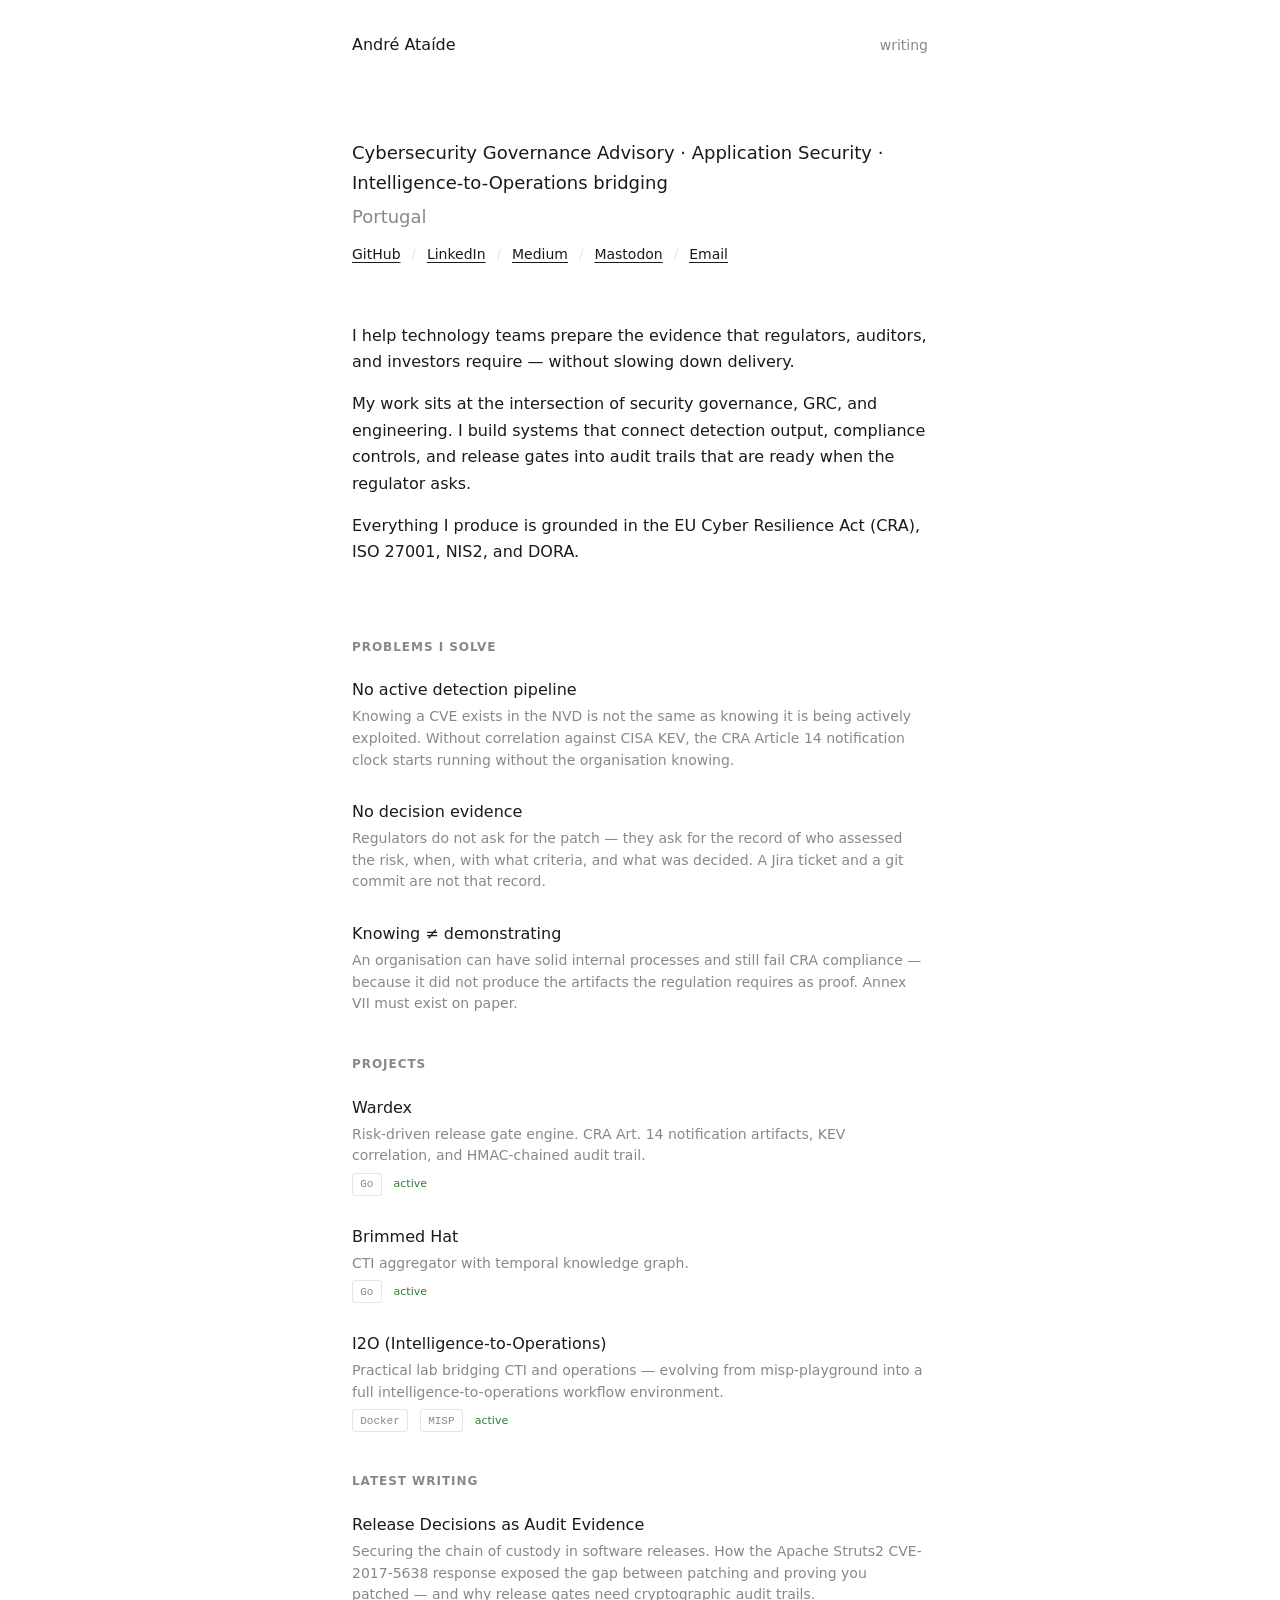
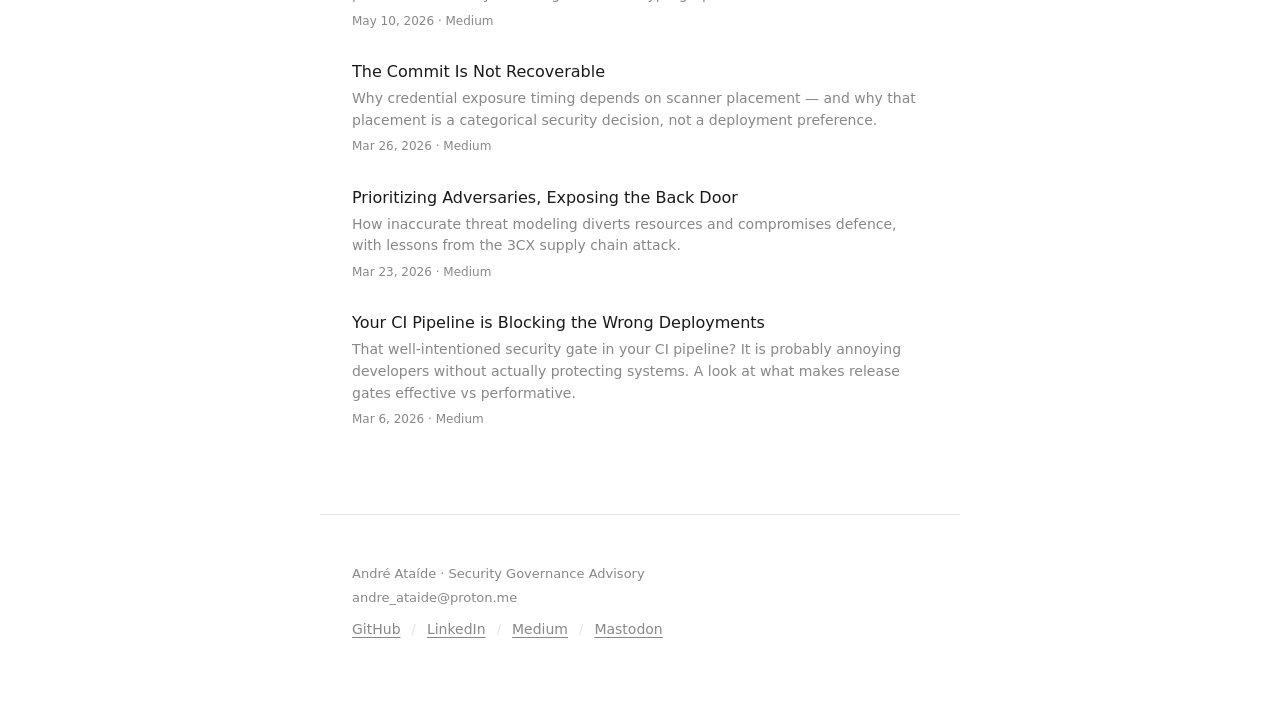
==== index.html @ b44cd22f "Fix .page-title missing CSS, footer flex layout, and nav link path in writing/index.html" ====
<!DOCTYPE html>
<html lang="en">
<head>
    <meta charset="UTF-8">
    <meta name="viewport" content="width=device-width, initial-scale=1.0">
    <title>André Ataíde — Security Governance & Advisory</title>
    <meta name="description" content="Security governance for regulated products. CRA compliance, release gates, and audit-ready evidence.">
    <meta name="author" content="André Ataíde">
    <meta property="og:title" content="André Ataíde">
    <meta property="og:description" content="Security Governance · GRC Advisory · Open Source">
    <meta property="og:url" content="https://had-nu.github.io/hadnu.github.io/">
    <meta property="og:type" content="website">
    <link rel="stylesheet" href="css/style.css">
</head>
<body>

<header>
    <nav>
        <a href="/" class="logo">André Ataíde</a>
        <div class="nav-links">
            <a href="writing/index.html">writing</a>
        </div>
    </nav>
</header>

<main>

<section class="intro">
    <p>Cybersecurity Governance Advisory · Application Security · Intelligence-to-Operations bridging</p>
    <p class="text-muted">Portugal</p>
    <div class="links">
        <a href="https://github.com/had-nu" target="_blank">GitHub</a>
        <span class="sep">/</span>
        <a href="https://www.linkedin.com/in/andre-ataide/" target="_blank">LinkedIn</a>
        <span class="sep">/</span>
        <a href="https://medium.com/@hadnu" target="_blank">Medium</a>
        <span class="sep">/</span>
        <a href="https://mastodon.social/@hadnu" target="_blank" rel="me">Mastodon</a>
        <span class="sep">/</span>
        <a href="mailto:andre_ataide@proton.me">Email</a>
    </div>
</section>

<section class="about">
    <p>I help technology teams prepare the evidence that regulators, auditors, and investors require — without slowing down delivery.</p>
    <p>My work sits at the intersection of security governance, GRC, and engineering. I build systems that connect detection output, compliance controls, and release gates into audit trails that are ready when the regulator asks.</p>
    <p>Everything I produce is grounded in the EU Cyber Resilience Act (CRA), ISO 27001, NIS2, and DORA.</p>
</section>

<section class="entries">

    <h2 class="section-label">problems I solve</h2>

    <article class="entry">
        <h3>No active detection pipeline</h3>
        <p>Knowing a CVE exists in the NVD is not the same as knowing it is being actively exploited. Without correlation against CISA KEV, the CRA Article 14 notification clock starts running without the organisation knowing.</p>
    </article>

    <article class="entry">
        <h3>No decision evidence</h3>
        <p>Regulators do not ask for the patch — they ask for the record of who assessed the risk, when, with what criteria, and what was decided. A Jira ticket and a git commit are not that record.</p>
    </article>

    <article class="entry">
        <h3>Knowing ≠ demonstrating</h3>
        <p>An organisation can have solid internal processes and still fail CRA compliance — because it did not produce the artifacts the regulation requires as proof. Annex VII must exist on paper.</p>
    </article>

    <h2 class="section-label">projects</h2>

    <article class="entry">
        <h3><a href="https://github.com/had-nu/wardex" target="_blank">Wardex</a></h3>
        <p>Risk-driven release gate engine. CRA Art. 14 notification artifacts, KEV correlation, and HMAC-chained audit trail.</p>
        <div class="entry-meta">
            <span class="tag">Go</span>
            <span class="status active">active</span>
        </div>
    </article>

    <article class="entry">
        <h3><a href="https://github.com/had-nu/brimmed-hat" target="_blank">Brimmed Hat</a></h3>
        <p>CTI aggregator with temporal knowledge graph.</p>
        <div class="entry-meta">
            <span class="tag">Go</span>
            <span class="status active">active</span>
        </div>
    </article>

    <article class="entry">
        <h3><a href="https://github.com/had-nu/misp-playground" target="_blank">I2O (Intelligence-to-Operations)</a></h3>
        <p>Practical lab bridging CTI and operations — evolving from misp-playground into a full intelligence-to-operations workflow environment.</p>
        <div class="entry-meta">
            <span class="tag">Docker</span>
            <span class="tag">MISP</span>
            <span class="status active">active</span>
        </div>
    </article>

    <h2 class="section-label">latest writing</h2>

    <article class="entry">
        <h3><a href="https://hadnu.medium.com/release-decisions-as-audit-evidence-59daa34dc130" target="_blank">Release Decisions as Audit Evidence</a></h3>
        <p>Securing the chain of custody in software releases. How the Apache Struts2 CVE-2017-5638 response exposed the gap between patching and proving you patched — and why release gates need cryptographic audit trails.</p>
        <div class="entry-meta">
            <span>May 10, 2026 · Medium</span>
        </div>
    </article>

    <article class="entry">
        <h3><a href="https://hadnu.medium.com/the-commit-is-not-recoverable-40d4daf7a020" target="_blank">The Commit Is Not Recoverable</a></h3>
        <p>Why credential exposure timing depends on scanner placement — and why that placement is a categorical security decision, not a deployment preference.</p>
        <div class="entry-meta">
            <span>Mar 26, 2026 · Medium</span>
        </div>
    </article>

    <article class="entry">
        <h3><a href="https://hadnu.medium.com/prioritizing-adversaries-exposing-the-back-door-d503c44ff2cf" target="_blank">Prioritizing Adversaries, Exposing the Back Door</a></h3>
        <p>How inaccurate threat modeling diverts resources and compromises defence, with lessons from the 3CX supply chain attack.</p>
        <div class="entry-meta">
            <span>Mar 23, 2026 · Medium</span>
        </div>
    </article>

    <article class="entry">
        <h3><a href="https://hadnu.medium.com/your-ci-pipeline-is-blocking-the-wrong-deployments-b6e193f7459c" target="_blank">Your CI Pipeline is Blocking the Wrong Deployments</a></h3>
        <p>That well-intentioned security gate in your CI pipeline? It is probably annoying developers without actually protecting systems. A look at what makes release gates effective vs performative.</p>
        <div class="entry-meta">
            <span>Mar 6, 2026 · Medium</span>
        </div>
    </article>

</section>

</main>

<footer>
    <p>André Ataíde · Security Governance Advisory</p>
    <p class="email"><a href="mailto:andre_ataide@proton.me">andre_ataide@proton.me</a></p>
    <div class="links">
        <a href="https://github.com/had-nu" target="_blank">GitHub</a>
        <span class="sep">/</span>
        <a href="https://www.linkedin.com/in/andre-ataide/" target="_blank">LinkedIn</a>
        <span class="sep">/</span>
        <a href="https://medium.com/@hadnu" target="_blank">Medium</a>
        <span class="sep">/</span>
        <a href="https://mastodon.social/@hadnu" target="_blank">Mastodon</a>
    </div>
</footer>

</body>
</html>
---- css/style.css ----
:root {
  --bg:        #ffffff;
  --text:      #1a1a1a;
  --muted:     #888888;
  --border:    #e5e5e5;

  --max-width: 640px;
  --pad:       2rem;
}

* {
  box-sizing: border-box;
  margin: 0;
  padding: 0;
}

body {
  background: var(--bg);
  color: var(--text);
  font-family: system-ui, -apple-system, 'Segoe UI', Roboto, sans-serif;
  font-size: 1rem;
  line-height: 1.65;
  -webkit-font-smoothing: antialiased;
}

a {
  color: inherit;
  text-decoration: underline;
  text-underline-offset: 0.2em;
  text-decoration-thickness: 1px;
  text-decoration-color: var(--border);
  transition: text-decoration-color 200ms;
}

a:hover {
  text-decoration-color: var(--text);
}

main {
  max-width: var(--max-width);
  margin: 0 auto;
  padding: 0 var(--pad);
}

/* Header */
header {
  max-width: var(--max-width);
  margin: 0 auto;
  padding: 2rem var(--pad) 0;
}

nav {
  display: flex;
  justify-content: space-between;
  align-items: center;
}

.logo {
  font-size: 1rem;
  font-weight: 500;
  text-decoration: none;
  color: var(--text);
}

.nav-links a {
  font-size: 0.875rem;
  color: var(--muted);
  text-decoration: none;
}

.nav-links a:hover {
  color: var(--text);
}

/* Intro */
.intro {
  padding: 5rem 0 1.5rem;
}

.intro p {
  font-size: 1.125rem;
  margin-bottom: 0.25rem;
}

.links {
  margin-top: 0.75rem;
  font-size: 0.875rem;
}

.links a {
  text-decoration: underline;
}

.sep {
  color: var(--border);
  margin: 0 0.4rem;
}

.text-muted {
  color: var(--muted);
  font-size: 0.875rem;
}

.page-title {
  font-size: 1.25rem;
  font-weight: 500;
  margin-bottom: 0.25rem;
}

/* About */
.about {
  padding: 2rem 0;
}

.about p {
  margin-bottom: 1rem;
}

/* Entries */
.entries {
  padding: 1.5rem 0;
}

.section-label {
  font-size: 0.75rem;
  font-weight: 600;
  text-transform: uppercase;
  letter-spacing: 0.08em;
  color: var(--muted);
  margin: 2.5rem 0 1.25rem;
}

.section-label:first-of-type {
  margin-top: 0;
}

.entry {
  margin-bottom: 1.75rem;
}

.entry h3 {
  font-size: 1rem;
  font-weight: 500;
  margin-bottom: 0.15rem;
}

.entry h3 a {
  text-decoration: none;
  font-weight: 500;
}

.entry h3 a:hover {
  text-decoration: underline;
}

.entry p {
  font-size: 0.875rem;
  color: var(--muted);
  margin-bottom: 0.35rem;
  line-height: 1.55;
}

.entry-meta {
  font-size: 0.75rem;
  color: var(--muted);
  display: flex;
  align-items: center;
  gap: 0.75rem;
  flex-wrap: wrap;
}

.tag {
  font-family: 'SF Mono', 'Fira Code', 'Cascadia Code', monospace;
  font-size: 0.6875rem;
  color: var(--muted);
  border: 1px solid var(--border);
  padding: 0.1rem 0.45rem;
  border-radius: 3px;
}

.status {
  font-size: 0.6875rem;
  font-weight: 500;
}

.status.active {
  color: #2e7d32;
}

.status.stable {
  color: #1565c0;
}

.status.research {
  color: #6a1b9a;
}

/* Footer */
footer {
  display: flex;
  flex-direction: column;
  max-width: var(--max-width);
  margin: 0 auto;
  padding: 3rem var(--pad) 4rem;
  border-top: 1px solid var(--border);
  margin-top: 2rem;
  font-size: 0.8125rem;
  color: var(--muted);
}

footer p, footer .email {
  margin-bottom: 0.15rem;
}

footer .email {
  font-size: 0.8125rem;
}

footer .email a {
  text-decoration: none;
  color: var(--muted);
}

footer .email a:hover {
  color: var(--text);
}

footer .links {
  margin-top: 0.5rem;
}

/* Responsive */
@media (max-width: 600px) {
  :root {
    --pad: 1.25rem;
  }

  .intro {
    padding-top: 3rem;
  }

  footer {
    gap: 0.75rem;
  }
}
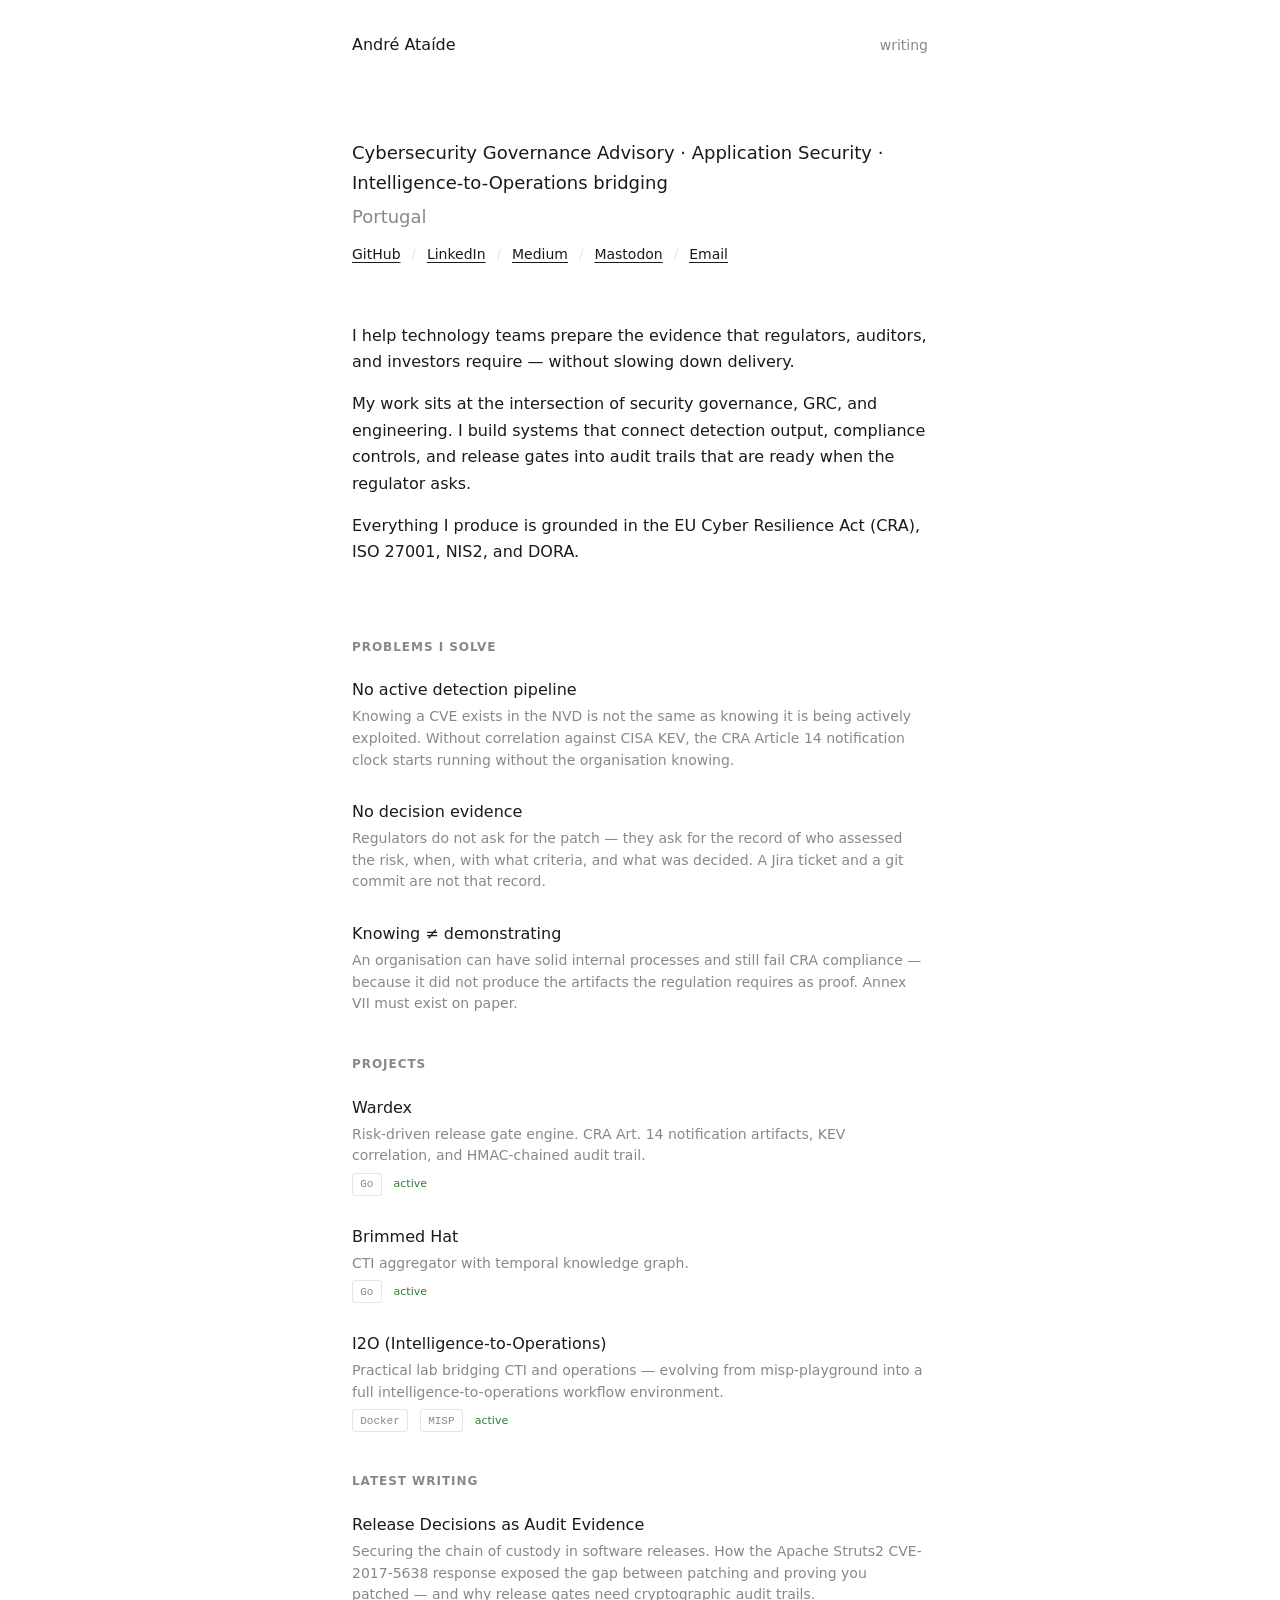
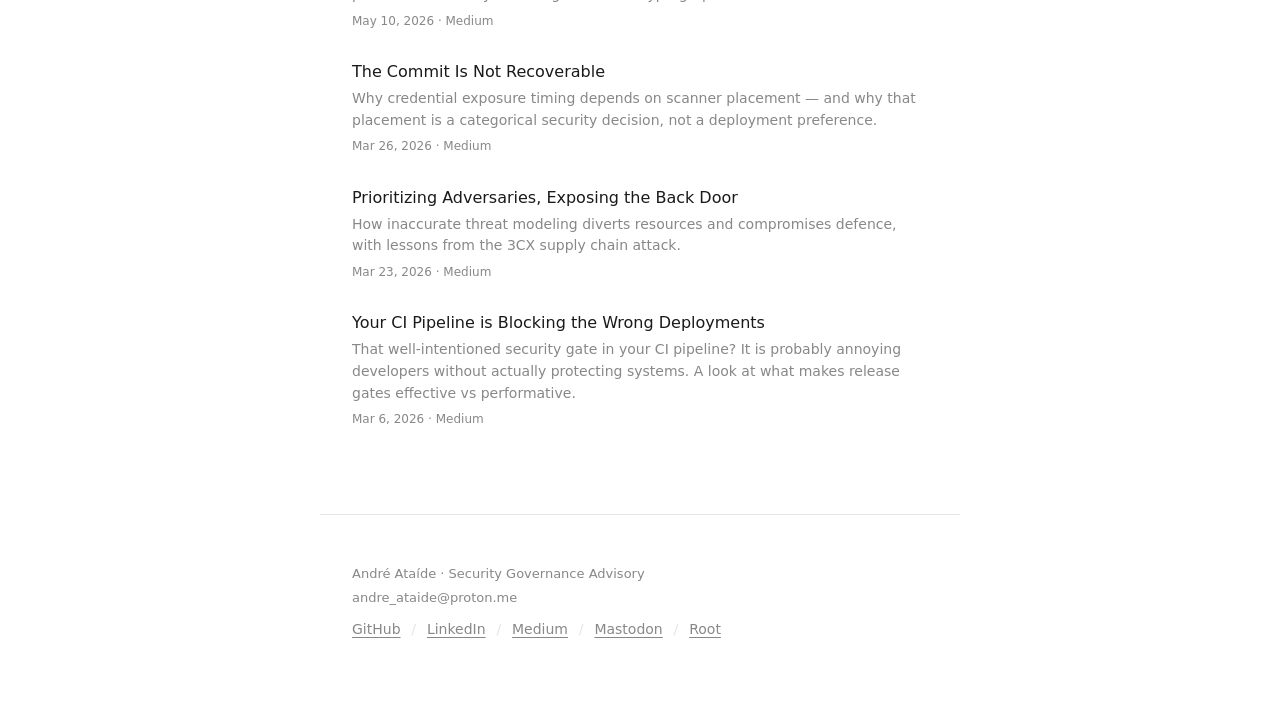
==== commit 8b1d94a0: "feat: Root consulting practice section; add Wardex v2.3.0-v2.4.1 articles" ====
--- a/index.html
+++ b/index.html
@@ -8,8 +8,9 @@
     <meta name="author" content="André Ataíde">
     <meta property="og:title" content="André Ataíde">
     <meta property="og:description" content="Security Governance · GRC Advisory · Open Source">
-    <meta property="og:url" content="https://had-nu.github.io/hadnu.github.io/">
+    <meta property="og:url" content="https://had-nu.github.io/">
     <meta property="og:type" content="website">
+    <meta name="google-site-verification" content="cSHqbbo1yWuAj1-mi3I89e_GjhvPUDfbwB1fqi6XP1s" />
     <link rel="stylesheet" href="css/style.css">
 </head>
 <body>
@@ -145,6 +146,8 @@
         <a href="https://medium.com/@hadnu" target="_blank">Medium</a>
         <span class="sep">/</span>
         <a href="https://mastodon.social/@hadnu" target="_blank">Mastodon</a>
+        <span class="sep">/</span>
+        <a href="root/">Root</a>
     </div>
 </footer>
 
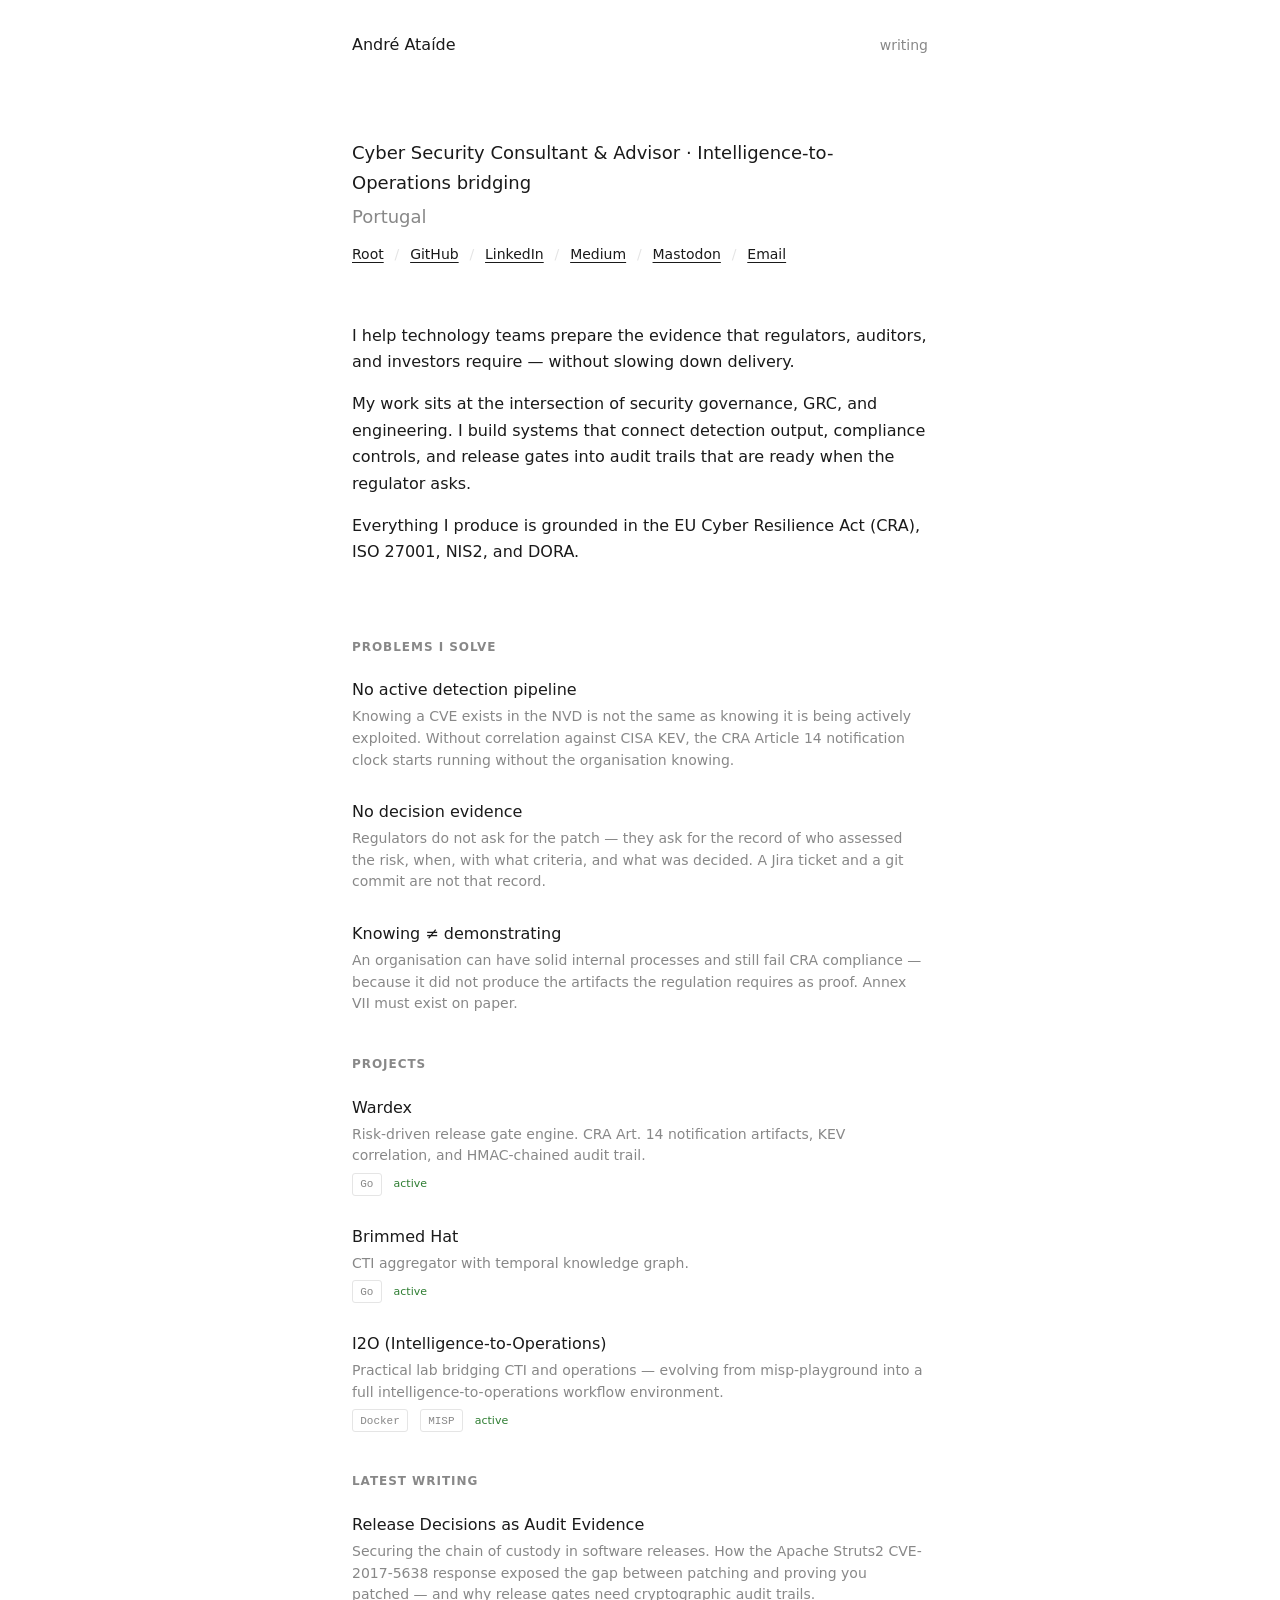
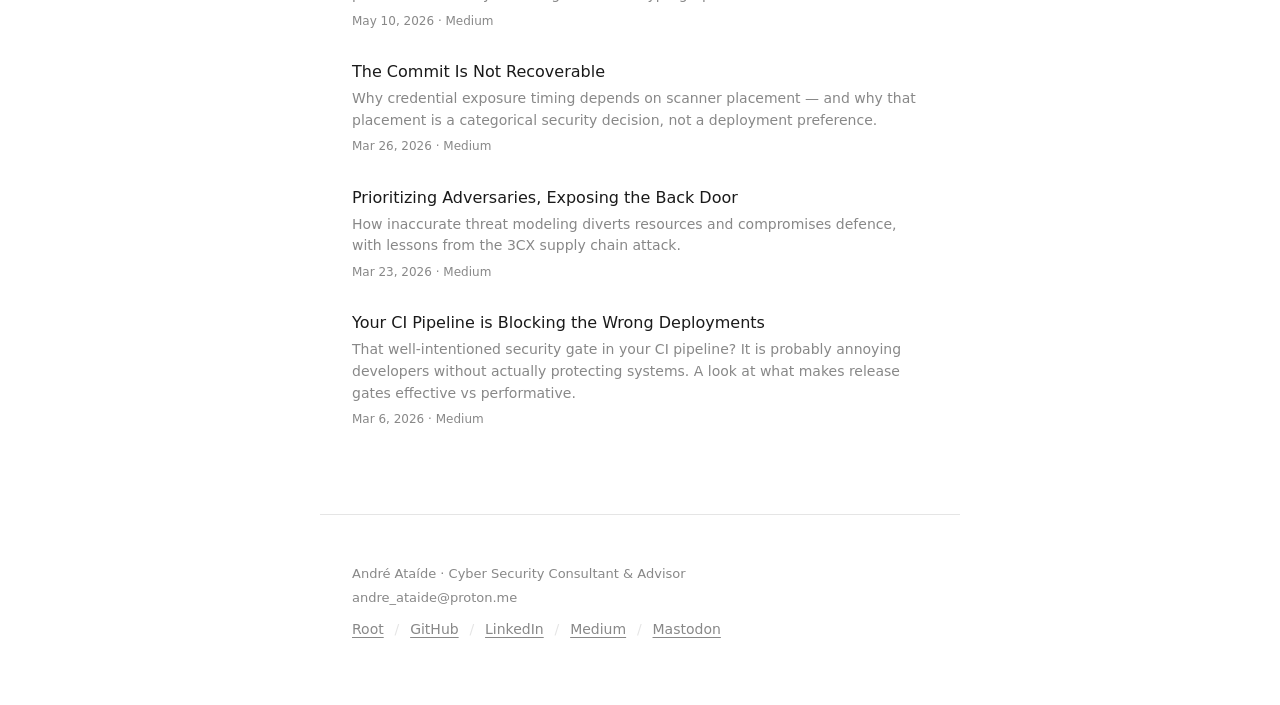
==== commit 282097d7: "feat: align homepage positioning with Root; Root link before GitHub" ====
--- a/index.html
+++ b/index.html
@@ -3,11 +3,11 @@
 <head>
     <meta charset="UTF-8">
     <meta name="viewport" content="width=device-width, initial-scale=1.0">
-    <title>André Ataíde — Security Governance & Advisory</title>
-    <meta name="description" content="Security governance for regulated products. CRA compliance, release gates, and audit-ready evidence.">
+    <title>André Ataíde — Cyber Security Consultant & Advisor</title>
+    <meta name="description" content="Cyber security consultant & advisor. Security governance for regulated products — CRA compliance, release gates, and audit-ready evidence.">
     <meta name="author" content="André Ataíde">
     <meta property="og:title" content="André Ataíde">
-    <meta property="og:description" content="Security Governance · GRC Advisory · Open Source">
+    <meta property="og:description" content="Cyber Security Consultant & Advisor · Intelligence-to-Operations bridging">
     <meta property="og:url" content="https://had-nu.github.io/">
     <meta property="og:type" content="website">
     <meta name="google-site-verification" content="cSHqbbo1yWuAj1-mi3I89e_GjhvPUDfbwB1fqi6XP1s" />
@@ -27,9 +27,11 @@
 <main>
 
 <section class="intro">
-    <p>Cybersecurity Governance Advisory · Application Security · Intelligence-to-Operations bridging</p>
+    <p>Cyber Security Consultant &amp; Advisor · Intelligence-to-Operations bridging</p>
     <p class="text-muted">Portugal</p>
     <div class="links">
+        <a href="root/">Root</a>
+        <span class="sep">/</span>
         <a href="https://github.com/had-nu" target="_blank">GitHub</a>
         <span class="sep">/</span>
         <a href="https://www.linkedin.com/in/andre-ataide/" target="_blank">LinkedIn</a>
@@ -136,9 +138,11 @@
 </main>
 
 <footer>
-    <p>André Ataíde · Security Governance Advisory</p>
+    <p>André Ataíde · Cyber Security Consultant &amp; Advisor</p>
     <p class="email"><a href="mailto:andre_ataide@proton.me">andre_ataide@proton.me</a></p>
     <div class="links">
+        <a href="root/">Root</a>
+        <span class="sep">/</span>
         <a href="https://github.com/had-nu" target="_blank">GitHub</a>
         <span class="sep">/</span>
         <a href="https://www.linkedin.com/in/andre-ataide/" target="_blank">LinkedIn</a>
@@ -146,8 +150,6 @@
         <a href="https://medium.com/@hadnu" target="_blank">Medium</a>
         <span class="sep">/</span>
         <a href="https://mastodon.social/@hadnu" target="_blank">Mastodon</a>
-        <span class="sep">/</span>
-        <a href="root/">Root</a>
     </div>
 </footer>
 
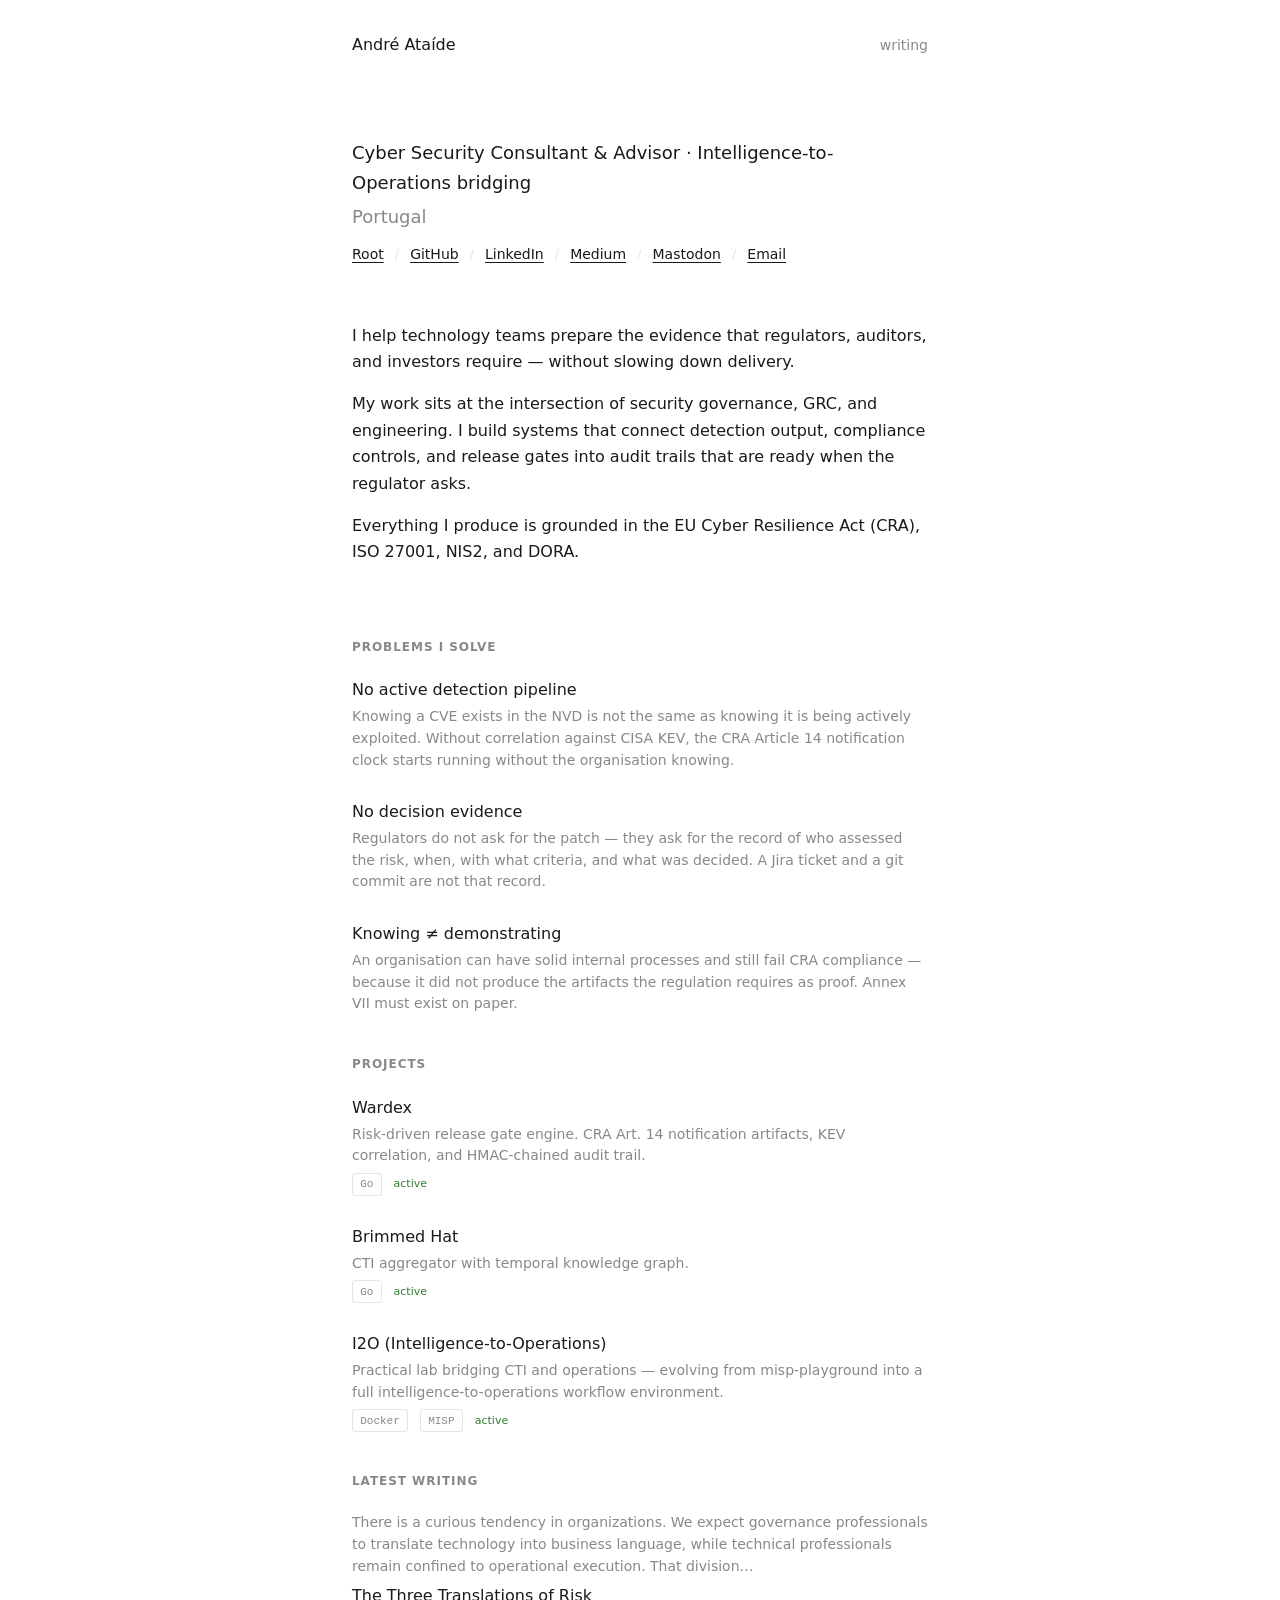
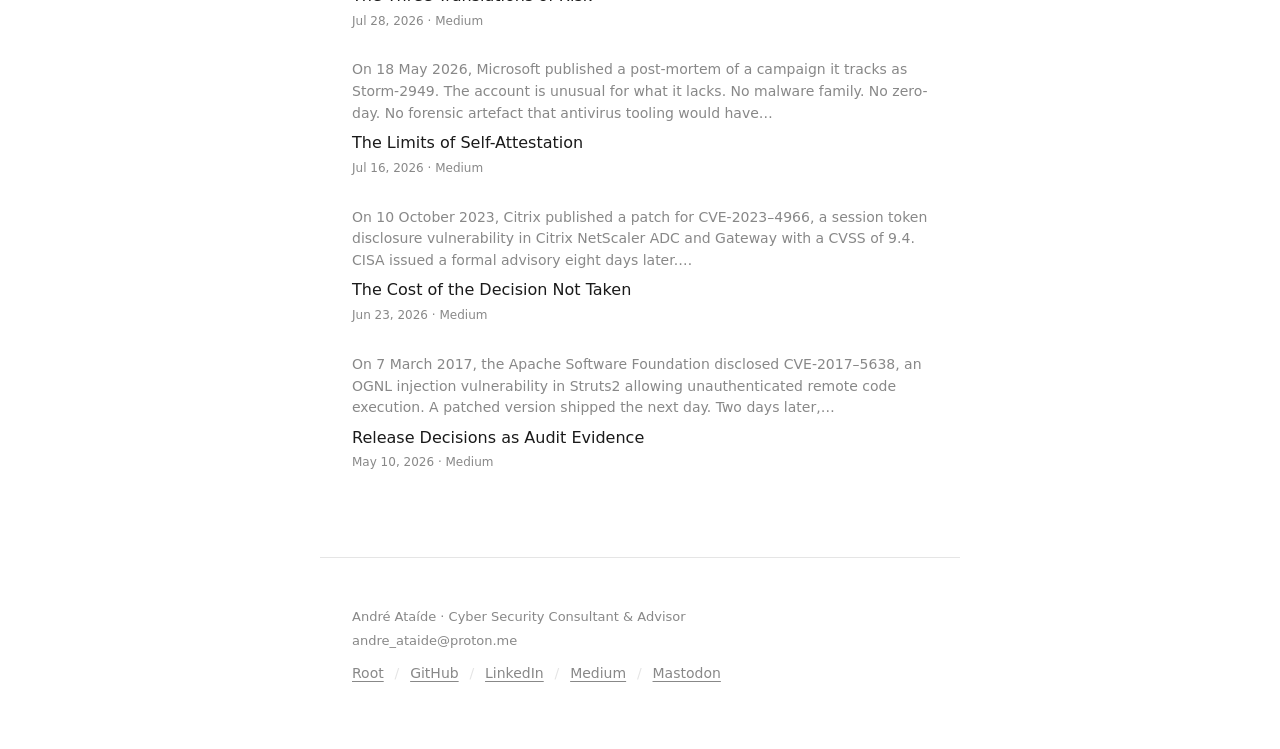
==== commit d0fc9354: "feat: auto-refresh latest writing from Medium feed" ====
--- a/index.html
+++ b/index.html
@@ -101,37 +101,11 @@
 
     <h2 class="section-label">latest writing</h2>
 
-    <article class="entry">
-        <h3><a href="https://hadnu.medium.com/release-decisions-as-audit-evidence-59daa34dc130" target="_blank">Release Decisions as Audit Evidence</a></h3>
-        <p>Securing the chain of custody in software releases. How the Apache Struts2 CVE-2017-5638 response exposed the gap between patching and proving you patched — and why release gates need cryptographic audit trails.</p>
-        <div class="entry-meta">
-            <span>May 10, 2026 · Medium</span>
-        </div>
-    </article>
-
-    <article class="entry">
-        <h3><a href="https://hadnu.medium.com/the-commit-is-not-recoverable-40d4daf7a020" target="_blank">The Commit Is Not Recoverable</a></h3>
-        <p>Why credential exposure timing depends on scanner placement — and why that placement is a categorical security decision, not a deployment preference.</p>
-        <div class="entry-meta">
-            <span>Mar 26, 2026 · Medium</span>
-        </div>
-    </article>
-
-    <article class="entry">
-        <h3><a href="https://hadnu.medium.com/prioritizing-adversaries-exposing-the-back-door-d503c44ff2cf" target="_blank">Prioritizing Adversaries, Exposing the Back Door</a></h3>
-        <p>How inaccurate threat modeling diverts resources and compromises defence, with lessons from the 3CX supply chain attack.</p>
-        <div class="entry-meta">
-            <span>Mar 23, 2026 · Medium</span>
-        </div>
-    </article>
-
-    <article class="entry">
-        <h3><a href="https://hadnu.medium.com/your-ci-pipeline-is-blocking-the-wrong-deployments-b6e193f7459c" target="_blank">Your CI Pipeline is Blocking the Wrong Deployments</a></h3>
-        <p>That well-intentioned security gate in your CI pipeline? It is probably annoying developers without actually protecting systems. A look at what makes release gates effective vs performative.</p>
-        <div class="entry-meta">
-            <span>Mar 6, 2026 · Medium</span>
-        </div>
-    </article>
+    <div id="latest-writing">
+        <noscript>
+            <p class="text-muted"><a href="https://medium.com/@hadnu" target="_blank">See all writing on Medium</a></p>
+        </noscript>
+    </div>
 
 </section>
 
@@ -153,5 +127,7 @@
     </div>
 </footer>
 
+<script src="js/main.js"></script>
+
 </body>
 </html>
--- a/css/style.css
+++ b/css/style.css
@@ -136,6 +136,15 @@
 
 .entry {
   margin-bottom: 1.75rem;
+}
+
+@keyframes entryFade {
+  from { opacity: 0; }
+  to   { opacity: 1; }
+}
+
+#latest-writing .entry {
+  animation: entryFade 400ms ease both;
 }
 
 .entry h3 {
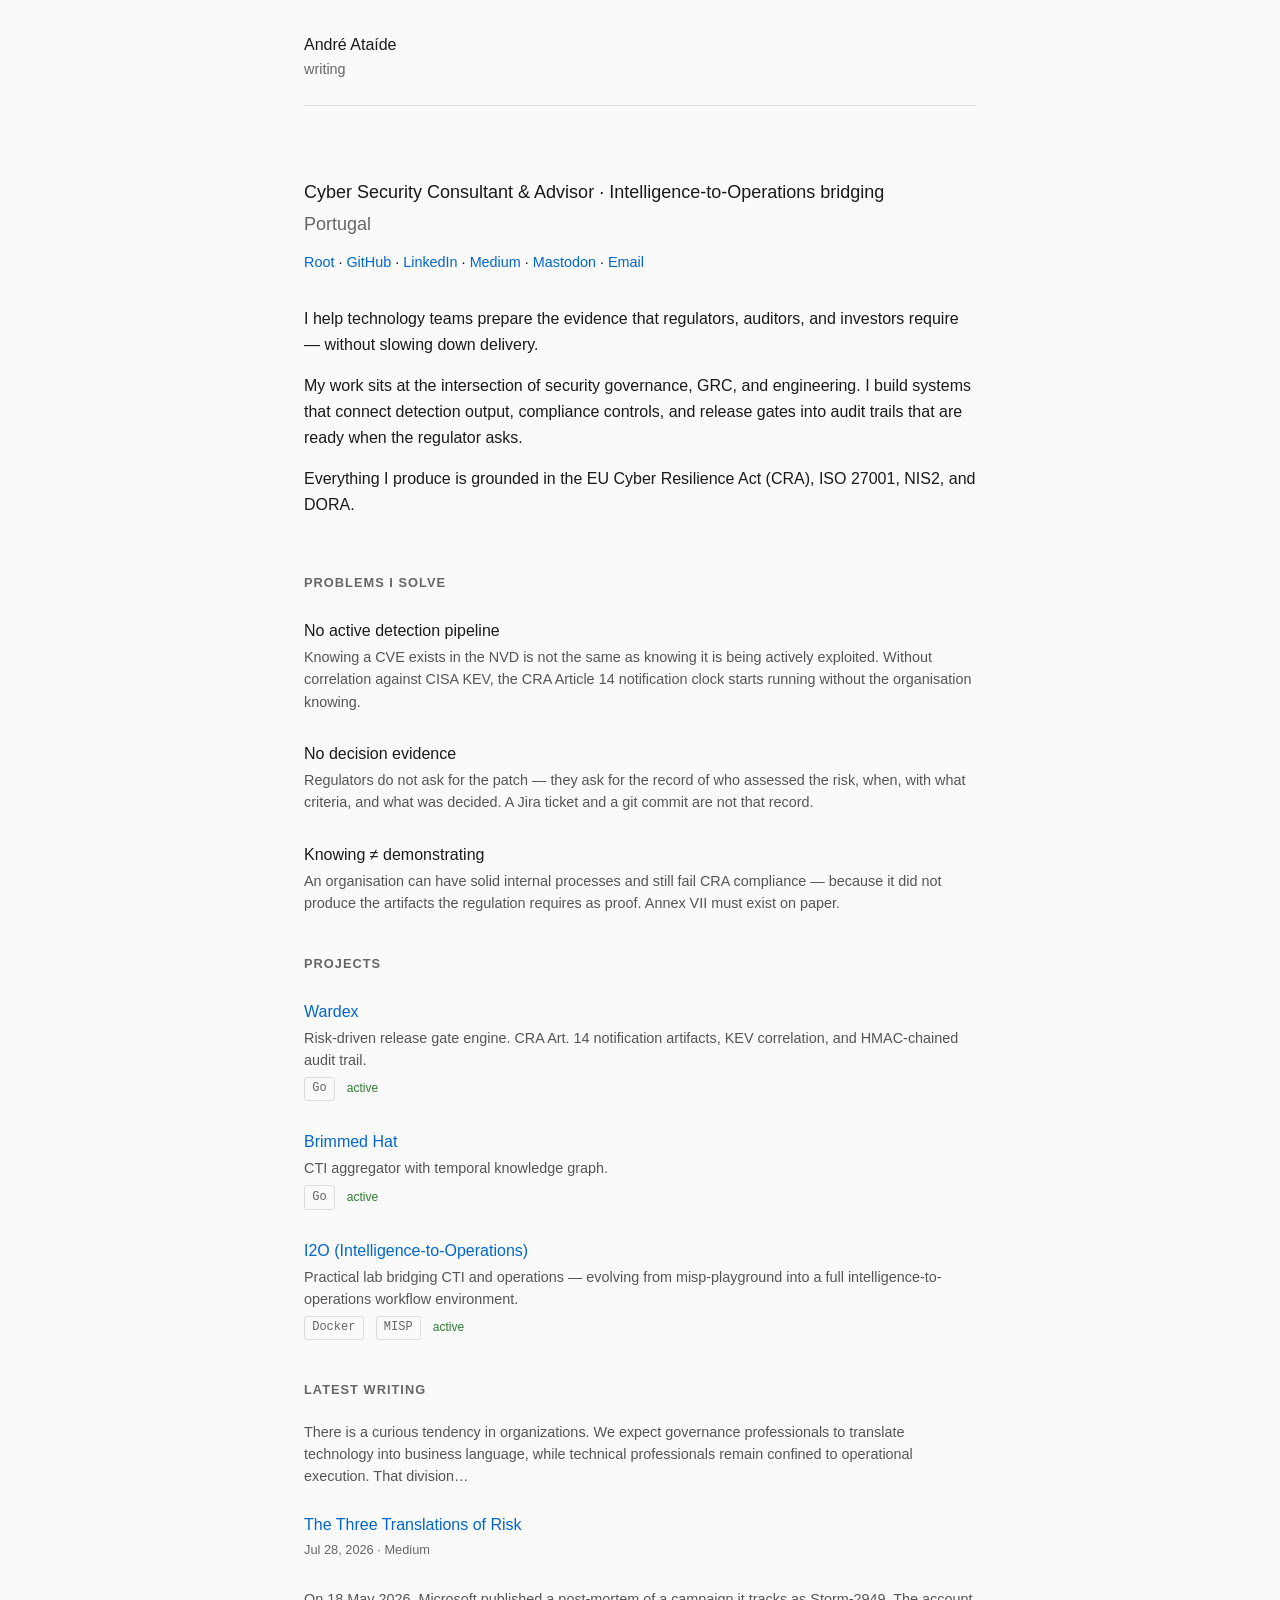
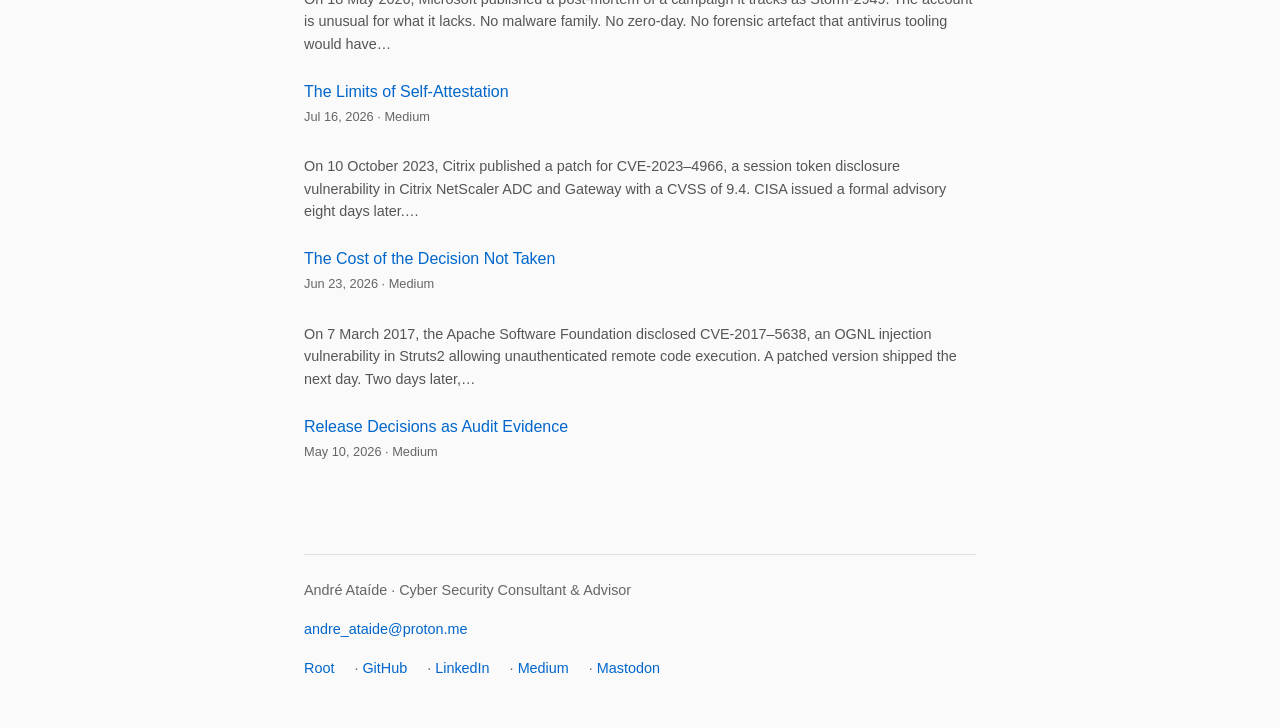
==== commit 4fb589b9: "refactor: standardize all pages on Wardex article template via css/site.css" ====
--- a/index.html
+++ b/index.html
@@ -11,123 +11,108 @@
     <meta property="og:url" content="https://had-nu.github.io/">
     <meta property="og:type" content="website">
     <meta name="google-site-verification" content="cSHqbbo1yWuAj1-mi3I89e_GjhvPUDfbwB1fqi6XP1s" />
-    <link rel="stylesheet" href="css/style.css">
+    <link rel="stylesheet" href="css/site.css">
 </head>
 <body>
+    <div class="container">
 
-<header>
-    <nav>
-        <a href="/" class="logo">André Ataíde</a>
-        <div class="nav-links">
-            <a href="writing/index.html">writing</a>
+        <header>
+            <div><a href="/">André Ataíde</a></div>
+            <div class="breadcrumb"><a href="writing/index.html">writing</a></div>
+        </header>
+
+        <div class="intro">
+            <p>Cyber Security Consultant &amp; Advisor · Intelligence-to-Operations bridging</p>
+            <p class="text-muted">Portugal</p>
+            <div class="links">
+                <a href="root/">Root</a> ·
+                <a href="https://github.com/had-nu/">GitHub</a> ·
+                <a href="https://www.linkedin.com/in/andre-ataide/">LinkedIn</a> ·
+                <a href="https://medium.com/@hadnu">Medium</a> ·
+                <a href="https://mastodon.social/@hadnu">Mastodon</a> ·
+                <a href="mailto:andre_ataide@proton.me">Email</a>
+            </div>
         </div>
-    </nav>
-</header>
 
-<main>
+        <div class="about">
+            <p>I help technology teams prepare the evidence that regulators, auditors, and investors require — without slowing down delivery.</p>
+            <p>My work sits at the intersection of security governance, GRC, and engineering. I build systems that connect detection output, compliance controls, and release gates into audit trails that are ready when the regulator asks.</p>
+            <p>Everything I produce is grounded in the EU Cyber Resilience Act (CRA), ISO 27001, NIS2, and DORA.</p>
+        </div>
 
-<section class="intro">
-    <p>Cyber Security Consultant &amp; Advisor · Intelligence-to-Operations bridging</p>
-    <p class="text-muted">Portugal</p>
-    <div class="links">
-        <a href="root/">Root</a>
-        <span class="sep">/</span>
-        <a href="https://github.com/had-nu" target="_blank">GitHub</a>
-        <span class="sep">/</span>
-        <a href="https://www.linkedin.com/in/andre-ataide/" target="_blank">LinkedIn</a>
-        <span class="sep">/</span>
-        <a href="https://medium.com/@hadnu" target="_blank">Medium</a>
-        <span class="sep">/</span>
-        <a href="https://mastodon.social/@hadnu" target="_blank" rel="me">Mastodon</a>
-        <span class="sep">/</span>
-        <a href="mailto:andre_ataide@proton.me">Email</a>
-    </div>
-</section>
+        <div class="entries">
 
-<section class="about">
-    <p>I help technology teams prepare the evidence that regulators, auditors, and investors require — without slowing down delivery.</p>
-    <p>My work sits at the intersection of security governance, GRC, and engineering. I build systems that connect detection output, compliance controls, and release gates into audit trails that are ready when the regulator asks.</p>
-    <p>Everything I produce is grounded in the EU Cyber Resilience Act (CRA), ISO 27001, NIS2, and DORA.</p>
-</section>
+            <h2 class="section-label">problems I solve</h2>
 
-<section class="entries">
+            <div class="entry">
+                <h3>No active detection pipeline</h3>
+                <p>Knowing a CVE exists in the NVD is not the same as knowing it is being actively exploited. Without correlation against CISA KEV, the CRA Article 14 notification clock starts running without the organisation knowing.</p>
+            </div>
 
-    <h2 class="section-label">problems I solve</h2>
+            <div class="entry">
+                <h3>No decision evidence</h3>
+                <p>Regulators do not ask for the patch — they ask for the record of who assessed the risk, when, with what criteria, and what was decided. A Jira ticket and a git commit are not that record.</p>
+            </div>
 
-    <article class="entry">
-        <h3>No active detection pipeline</h3>
-        <p>Knowing a CVE exists in the NVD is not the same as knowing it is being actively exploited. Without correlation against CISA KEV, the CRA Article 14 notification clock starts running without the organisation knowing.</p>
-    </article>
+            <div class="entry">
+                <h3>Knowing ≠ demonstrating</h3>
+                <p>An organisation can have solid internal processes and still fail CRA compliance — because it did not produce the artifacts the regulation requires as proof. Annex VII must exist on paper.</p>
+            </div>
 
-    <article class="entry">
-        <h3>No decision evidence</h3>
-        <p>Regulators do not ask for the patch — they ask for the record of who assessed the risk, when, with what criteria, and what was decided. A Jira ticket and a git commit are not that record.</p>
-    </article>
+            <h2 class="section-label">projects</h2>
 
-    <article class="entry">
-        <h3>Knowing ≠ demonstrating</h3>
-        <p>An organisation can have solid internal processes and still fail CRA compliance — because it did not produce the artifacts the regulation requires as proof. Annex VII must exist on paper.</p>
-    </article>
+            <div class="entry">
+                <h3><a href="https://github.com/had-nu/wardex">Wardex</a></h3>
+                <p>Risk-driven release gate engine. CRA Art. 14 notification artifacts, KEV correlation, and HMAC-chained audit trail.</p>
+                <div class="entry-meta">
+                    <span class="tag">Go</span>
+                    <span class="status active">active</span>
+                </div>
+            </div>
 
-    <h2 class="section-label">projects</h2>
+            <div class="entry">
+                <h3><a href="https://github.com/had-nu/brimmed-hat">Brimmed Hat</a></h3>
+                <p>CTI aggregator with temporal knowledge graph.</p>
+                <div class="entry-meta">
+                    <span class="tag">Go</span>
+                    <span class="status active">active</span>
+                </div>
+            </div>
 
-    <article class="entry">
-        <h3><a href="https://github.com/had-nu/wardex" target="_blank">Wardex</a></h3>
-        <p>Risk-driven release gate engine. CRA Art. 14 notification artifacts, KEV correlation, and HMAC-chained audit trail.</p>
-        <div class="entry-meta">
-            <span class="tag">Go</span>
-            <span class="status active">active</span>
+            <div class="entry">
+                <h3><a href="https://github.com/had-nu/misp-playground">I2O (Intelligence-to-Operations)</a></h3>
+                <p>Practical lab bridging CTI and operations — evolving from misp-playground into a full intelligence-to-operations workflow environment.</p>
+                <div class="entry-meta">
+                    <span class="tag">Docker</span>
+                    <span class="tag">MISP</span>
+                    <span class="status active">active</span>
+                </div>
+            </div>
+
+            <h2 class="section-label">latest writing</h2>
+
+            <div id="latest-writing">
+                <noscript>
+                    <p class="text-muted"><a href="https://medium.com/@hadnu">See all writing on Medium</a></p>
+                </noscript>
+            </div>
+
         </div>
-    </article>
 
-    <article class="entry">
-        <h3><a href="https://github.com/had-nu/brimmed-hat" target="_blank">Brimmed Hat</a></h3>
-        <p>CTI aggregator with temporal knowledge graph.</p>
-        <div class="entry-meta">
-            <span class="tag">Go</span>
-            <span class="status active">active</span>
-        </div>
-    </article>
+        <footer>
+            <p>André Ataíde · Cyber Security Consultant &amp; Advisor</p>
+            <p><a href="mailto:andre_ataide@proton.me">andre_ataide@proton.me</a></p>
+            <p style="margin-top: 0.5rem;">
+                <a href="root/">Root</a> ·
+                <a href="https://github.com/had-nu/">GitHub</a> ·
+                <a href="https://www.linkedin.com/in/andre-ataide/">LinkedIn</a> ·
+                <a href="https://medium.com/@hadnu">Medium</a> ·
+                <a href="https://mastodon.social/@hadnu">Mastodon</a>
+            </p>
+        </footer>
 
-    <article class="entry">
-        <h3><a href="https://github.com/had-nu/misp-playground" target="_blank">I2O (Intelligence-to-Operations)</a></h3>
-        <p>Practical lab bridging CTI and operations — evolving from misp-playground into a full intelligence-to-operations workflow environment.</p>
-        <div class="entry-meta">
-            <span class="tag">Docker</span>
-            <span class="tag">MISP</span>
-            <span class="status active">active</span>
-        </div>
-    </article>
-
-    <h2 class="section-label">latest writing</h2>
-
-    <div id="latest-writing">
-        <noscript>
-            <p class="text-muted"><a href="https://medium.com/@hadnu" target="_blank">See all writing on Medium</a></p>
-        </noscript>
     </div>
 
-</section>
-
-</main>
-
-<footer>
-    <p>André Ataíde · Cyber Security Consultant &amp; Advisor</p>
-    <p class="email"><a href="mailto:andre_ataide@proton.me">andre_ataide@proton.me</a></p>
-    <div class="links">
-        <a href="root/">Root</a>
-        <span class="sep">/</span>
-        <a href="https://github.com/had-nu" target="_blank">GitHub</a>
-        <span class="sep">/</span>
-        <a href="https://www.linkedin.com/in/andre-ataide/" target="_blank">LinkedIn</a>
-        <span class="sep">/</span>
-        <a href="https://medium.com/@hadnu" target="_blank">Medium</a>
-        <span class="sep">/</span>
-        <a href="https://mastodon.social/@hadnu" target="_blank">Mastodon</a>
-    </div>
-</footer>
-
-<script src="js/main.js"></script>
-
+    <script src="js/main.js"></script>
 </body>
 </html>
--- a/css/site.css
+++ b/css/site.css
@@ -0,0 +1,307 @@
+/* ============================================================
+   had-nu.github.io — shared stylesheet
+   Standardized on the Wardex article template:
+   720px container, #fafafa background, blue links, editorial.
+   ============================================================ */
+
+* { margin: 0; padding: 0; box-sizing: border-box; }
+
+body {
+    font-family: -apple-system, BlinkMacSystemFont, "Segoe UI", "Roboto", "Oxygen", "Ubuntu", "Cantarell", "Fira Sans", "Droid Sans", "Helvetica Neue", sans-serif;
+    line-height: 1.6;
+    color: #1a1a1a;
+    background: #fafafa;
+}
+
+.container {
+    max-width: 720px;
+    margin: 0 auto;
+    padding: 2rem 1.5rem;
+}
+
+/* ---- Header ---- */
+
+header {
+    margin-bottom: 2rem;
+    border-bottom: 1px solid #e0e0e0;
+    padding-bottom: 1rem;
+}
+
+header a {
+    color: #1a1a1a;
+    text-decoration: none;
+    font-weight: 500;
+}
+
+header a:hover { text-decoration: underline; }
+
+.breadcrumb {
+    font-size: 0.9rem;
+    color: #666;
+    margin-bottom: 0.5rem;
+}
+
+.breadcrumb a {
+    color: #666;
+    font-weight: 400;
+}
+
+/* ---- Typography ---- */
+
+h1 {
+    font-size: 1.8rem;
+    margin: 1.5rem 0 1rem;
+    line-height: 1.3;
+}
+
+h2 {
+    font-size: 1.3rem;
+    margin: 2.5rem 0 1rem;
+}
+
+h3 {
+    font-size: 1.1rem;
+    margin: 1.5rem 0 0.75rem;
+}
+
+p {
+    margin-bottom: 1rem;
+}
+
+.date { color: #666; font-size: 0.9rem; margin-bottom: 1rem; }
+.meta { font-size: 0.85rem; color: #999; }
+
+hr {
+    margin: 1.5rem 0;
+    border: none;
+    border-top: 1px solid #e0e0e0;
+}
+
+ul, ol {
+    margin: 0 0 1rem 1.5rem;
+}
+
+li {
+    margin-bottom: 0.4rem;
+}
+
+a {
+    color: #0066cc;
+    text-decoration: none;
+}
+
+a:hover { text-decoration: underline; }
+
+/* ---- Code / pre ---- */
+
+code {
+    background: #f0f0f0;
+    padding: 0.2rem 0.4rem;
+    border-radius: 3px;
+    font-family: "Monaco", "Menlo", "Ubuntu Mono", "Courier New", monospace;
+    font-size: 0.9rem;
+}
+
+pre {
+    background: #f5f5f5;
+    border-left: 3px solid #ddd;
+    padding: 1rem;
+    margin: 1rem 0;
+    overflow-x: auto;
+    border-radius: 4px;
+    font-family: "Monaco", "Menlo", "Ubuntu Mono", "Courier New", monospace;
+    font-size: 0.85rem;
+    line-height: 1.5;
+}
+
+pre code {
+    background: none;
+    padding: 0;
+    font-size: 0.85rem;
+}
+
+/* ---- Tables ---- */
+
+table {
+    width: 100%;
+    border-collapse: collapse;
+    margin: 1rem 0;
+}
+
+table th, table td {
+    padding: 0.75rem;
+    text-align: left;
+    border-bottom: 1px solid #ddd;
+}
+
+table th {
+    background: #f9f9f9;
+    font-weight: 600;
+}
+
+/* ---- Blockquote ---- */
+
+blockquote {
+    border-left: 3px solid #ccc;
+    padding-left: 1rem;
+    margin: 1rem 0;
+    color: #555;
+}
+
+/* ---- Homepage components ---- */
+
+.intro {
+    padding: 2.5rem 0 0.5rem;
+}
+
+.intro p {
+    font-size: 1.125rem;
+    margin-bottom: 0.25rem;
+}
+
+.page-title {
+    font-size: 1.25rem;
+    font-weight: 600;
+    margin-bottom: 0.25rem;
+}
+
+.text-muted {
+    color: #666;
+    font-size: 0.9rem;
+}
+
+.about {
+    padding: 1.5rem 0;
+}
+
+.about p {
+    margin-bottom: 1rem;
+}
+
+.entries {
+    padding: 1rem 0;
+}
+
+.section-label {
+    font-size: 0.8rem;
+    font-weight: 600;
+    text-transform: uppercase;
+    letter-spacing: 0.08em;
+    color: #666;
+    margin: 2.5rem 0 1.25rem;
+}
+
+.section-label:first-of-type {
+    margin-top: 0;
+}
+
+.entry {
+    margin-bottom: 1.75rem;
+}
+
+.entry h3 {
+    font-size: 1rem;
+    font-weight: 500;
+    margin-bottom: 0.15rem;
+}
+
+.entry h3 a {
+    text-decoration: none;
+}
+
+.entry h3 a:hover {
+    text-decoration: underline;
+}
+
+.entry p {
+    font-size: 0.9rem;
+    color: #555;
+    margin-bottom: 0.35rem;
+    line-height: 1.55;
+}
+
+.entry-meta {
+    font-size: 0.8rem;
+    color: #666;
+    display: flex;
+    align-items: center;
+    gap: 0.75rem;
+    flex-wrap: wrap;
+}
+
+.tag {
+    font-family: "Monaco", "Menlo", "Ubuntu Mono", "Courier New", monospace;
+    font-size: 0.75rem;
+    color: #666;
+    border: 1px solid #ddd;
+    padding: 0.1rem 0.45rem;
+    border-radius: 3px;
+}
+
+.status {
+    font-size: 0.75rem;
+    font-weight: 500;
+}
+
+.status.active  { color: #2e7d32; }
+.status.stable  { color: #1565c0; }
+.status.research { color: #6a1b9a; }
+
+.links {
+    margin-top: 0.75rem;
+    font-size: 0.9rem;
+}
+
+.links a {
+    color: #0066cc;
+}
+
+/* ---- Latest writing reveal ---- */
+
+@keyframes entryReveal {
+    from { opacity: 0; transform: translateY(12px); }
+    to   { opacity: 1; transform: translateY(0); }
+}
+
+#latest-writing .entry {
+    opacity: 0;
+    animation: entryReveal 500ms ease forwards;
+}
+
+@media (prefers-reduced-motion: reduce) {
+    #latest-writing .entry {
+        opacity: 1;
+        animation: none;
+    }
+}
+
+/* ---- Footer ---- */
+
+footer {
+    margin-top: 3rem;
+    padding-top: 1.5rem;
+    border-top: 1px solid #e0e0e0;
+    font-size: 0.9rem;
+    color: #666;
+}
+
+footer a {
+    margin-right: 1rem;
+    color: #0066cc;
+}
+
+/* ---- Responsive ---- */
+
+@media (max-width: 600px) {
+    .container {
+        padding: 1.5rem 1.25rem;
+    }
+
+    h1 {
+        font-size: 1.5rem;
+    }
+
+    h2 {
+        font-size: 1.2rem;
+    }
+}
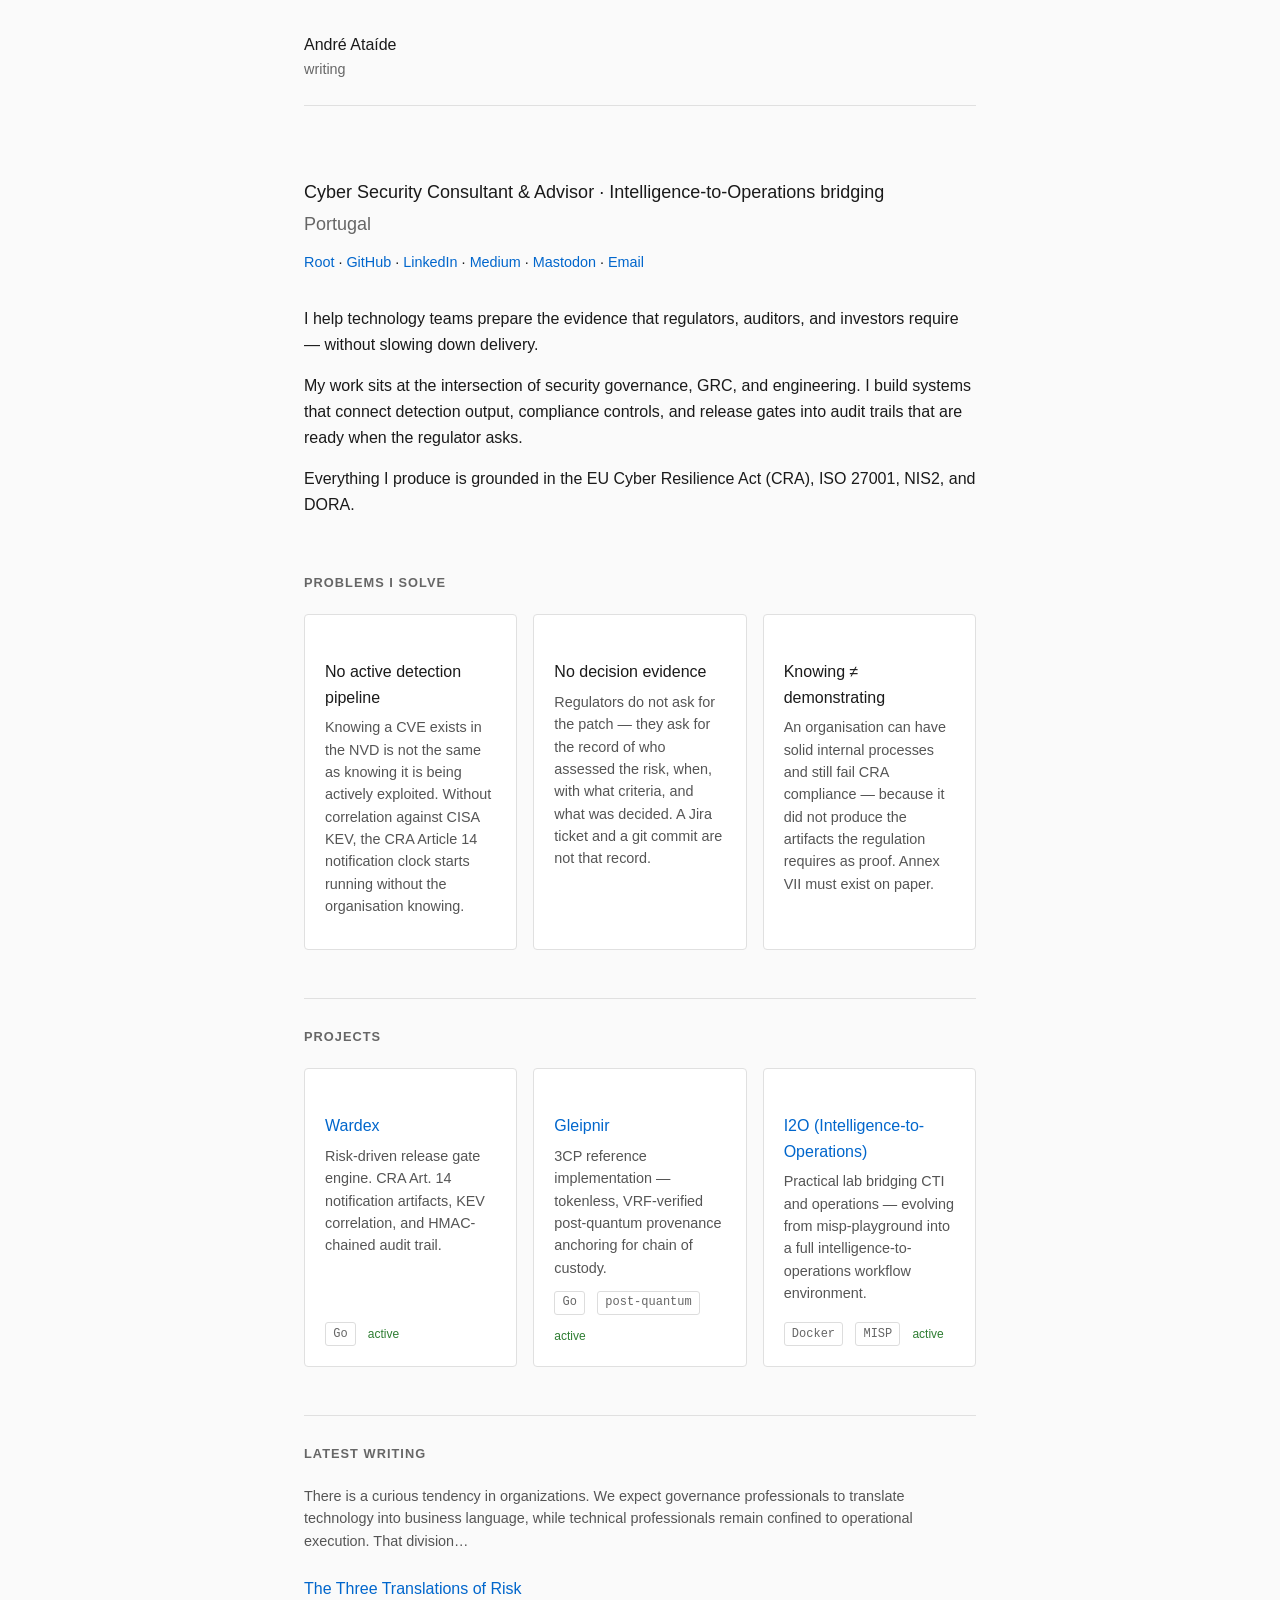
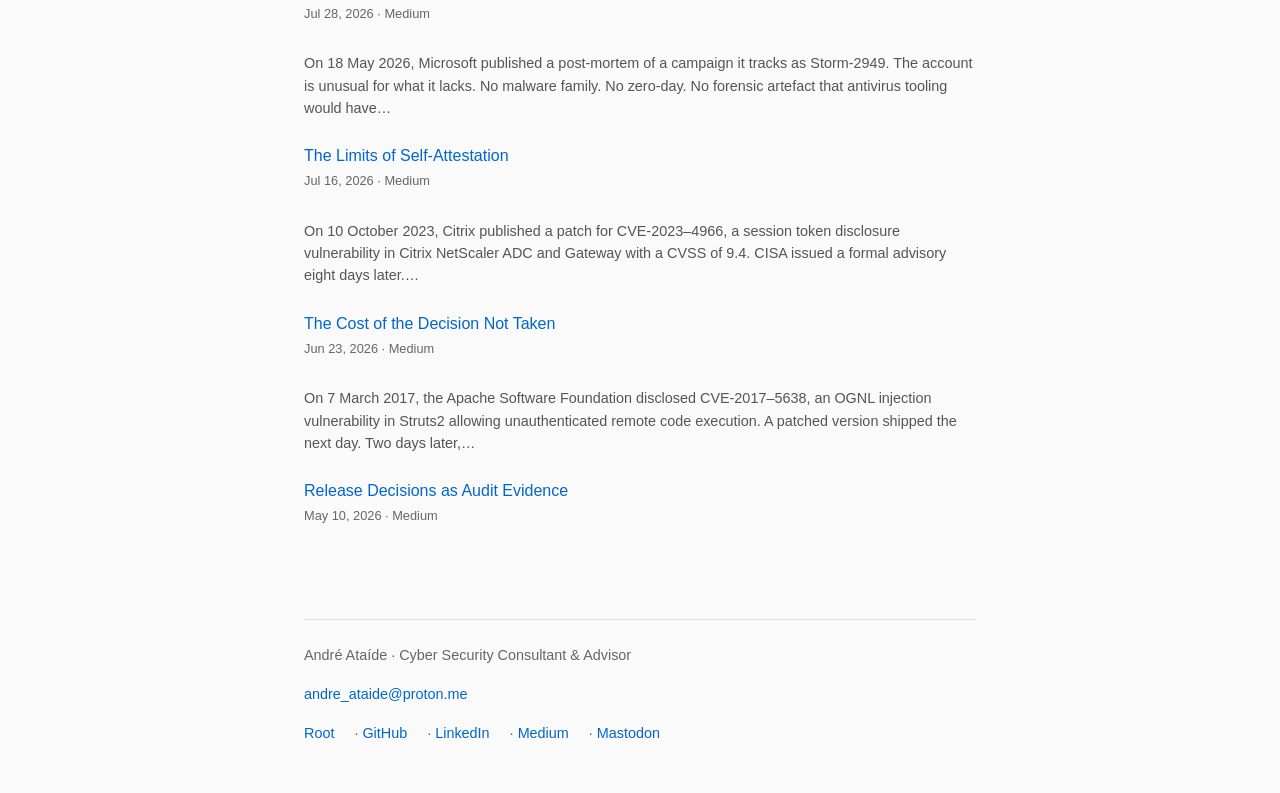
==== commit db50153d: "feat: cards/boards for problems and projects; replace Brimmed Hat with Gleipnir" ====
--- a/index.html
+++ b/index.html
@@ -44,49 +44,58 @@
 
             <h2 class="section-label">problems I solve</h2>
 
-            <div class="entry">
-                <h3>No active detection pipeline</h3>
-                <p>Knowing a CVE exists in the NVD is not the same as knowing it is being actively exploited. Without correlation against CISA KEV, the CRA Article 14 notification clock starts running without the organisation knowing.</p>
-            </div>
+            <div class="cards">
 
-            <div class="entry">
-                <h3>No decision evidence</h3>
-                <p>Regulators do not ask for the patch — they ask for the record of who assessed the risk, when, with what criteria, and what was decided. A Jira ticket and a git commit are not that record.</p>
-            </div>
+                <div class="card">
+                    <h3>No active detection pipeline</h3>
+                    <p>Knowing a CVE exists in the NVD is not the same as knowing it is being actively exploited. Without correlation against CISA KEV, the CRA Article 14 notification clock starts running without the organisation knowing.</p>
+                </div>
 
-            <div class="entry">
-                <h3>Knowing ≠ demonstrating</h3>
-                <p>An organisation can have solid internal processes and still fail CRA compliance — because it did not produce the artifacts the regulation requires as proof. Annex VII must exist on paper.</p>
+                <div class="card">
+                    <h3>No decision evidence</h3>
+                    <p>Regulators do not ask for the patch — they ask for the record of who assessed the risk, when, with what criteria, and what was decided. A Jira ticket and a git commit are not that record.</p>
+                </div>
+
+                <div class="card">
+                    <h3>Knowing ≠ demonstrating</h3>
+                    <p>An organisation can have solid internal processes and still fail CRA compliance — because it did not produce the artifacts the regulation requires as proof. Annex VII must exist on paper.</p>
+                </div>
+
             </div>
 
             <h2 class="section-label">projects</h2>
 
-            <div class="entry">
-                <h3><a href="https://github.com/had-nu/wardex">Wardex</a></h3>
-                <p>Risk-driven release gate engine. CRA Art. 14 notification artifacts, KEV correlation, and HMAC-chained audit trail.</p>
-                <div class="entry-meta">
-                    <span class="tag">Go</span>
-                    <span class="status active">active</span>
+            <div class="cards">
+
+                <div class="card">
+                    <h3><a href="https://github.com/had-nu/wardex">Wardex</a></h3>
+                    <p>Risk-driven release gate engine. CRA Art. 14 notification artifacts, KEV correlation, and HMAC-chained audit trail.</p>
+                    <div class="entry-meta">
+                        <span class="tag">Go</span>
+                        <span class="status active">active</span>
+                    </div>
                 </div>
-            </div>
 
-            <div class="entry">
-                <h3><a href="https://github.com/had-nu/brimmed-hat">Brimmed Hat</a></h3>
-                <p>CTI aggregator with temporal knowledge graph.</p>
-                <div class="entry-meta">
-                    <span class="tag">Go</span>
-                    <span class="status active">active</span>
+                <div class="card">
+                    <h3><a href="https://github.com/had-nu/gleipnir">Gleipnir</a></h3>
+                    <p>3CP reference implementation — tokenless, VRF-verified post-quantum provenance anchoring for chain of custody.</p>
+                    <div class="entry-meta">
+                        <span class="tag">Go</span>
+                        <span class="tag">post-quantum</span>
+                        <span class="status active">active</span>
+                    </div>
                 </div>
-            </div>
 
-            <div class="entry">
-                <h3><a href="https://github.com/had-nu/misp-playground">I2O (Intelligence-to-Operations)</a></h3>
-                <p>Practical lab bridging CTI and operations — evolving from misp-playground into a full intelligence-to-operations workflow environment.</p>
-                <div class="entry-meta">
-                    <span class="tag">Docker</span>
-                    <span class="tag">MISP</span>
-                    <span class="status active">active</span>
+                <div class="card">
+                    <h3><a href="https://github.com/had-nu/misp-playground">I2O (Intelligence-to-Operations)</a></h3>
+                    <p>Practical lab bridging CTI and operations — evolving from misp-playground into a full intelligence-to-operations workflow environment.</p>
+                    <div class="entry-meta">
+                        <span class="tag">Docker</span>
+                        <span class="tag">MISP</span>
+                        <span class="status active">active</span>
+                    </div>
                 </div>
+
             </div>
 
             <h2 class="section-label">latest writing</h2>
--- a/css/site.css
+++ b/css/site.css
@@ -188,15 +188,61 @@
     text-transform: uppercase;
     letter-spacing: 0.08em;
     color: #666;
-    margin: 2.5rem 0 1.25rem;
+    border-top: 1px solid #e0e0e0;
+    padding-top: 1.75rem;
+    margin: 3rem 0 1.25rem;
 }
 
 .section-label:first-of-type {
     margin-top: 0;
+    border-top: none;
+    padding-top: 0;
 }
 
 .entry {
     margin-bottom: 1.75rem;
+}
+
+/* Cards (problems I solve / projects) */
+
+.cards {
+    display: grid;
+    grid-template-columns: repeat(auto-fit, minmax(200px, 1fr));
+    gap: 1rem;
+}
+
+.card {
+    display: flex;
+    flex-direction: column;
+    background: #ffffff;
+    border: 1px solid #e0e0e0;
+    border-radius: 4px;
+    padding: 1.25rem;
+}
+
+.card h3 {
+    font-size: 1rem;
+    font-weight: 500;
+    margin-bottom: 0.4rem;
+}
+
+.card h3 a {
+    text-decoration: none;
+}
+
+.card h3 a:hover {
+    text-decoration: underline;
+}
+
+.card p {
+    font-size: 0.9rem;
+    color: #555;
+    line-height: 1.55;
+    margin-bottom: 0.75rem;
+}
+
+.card .entry-meta {
+    margin-top: auto;
 }
 
 .entry h3 {
